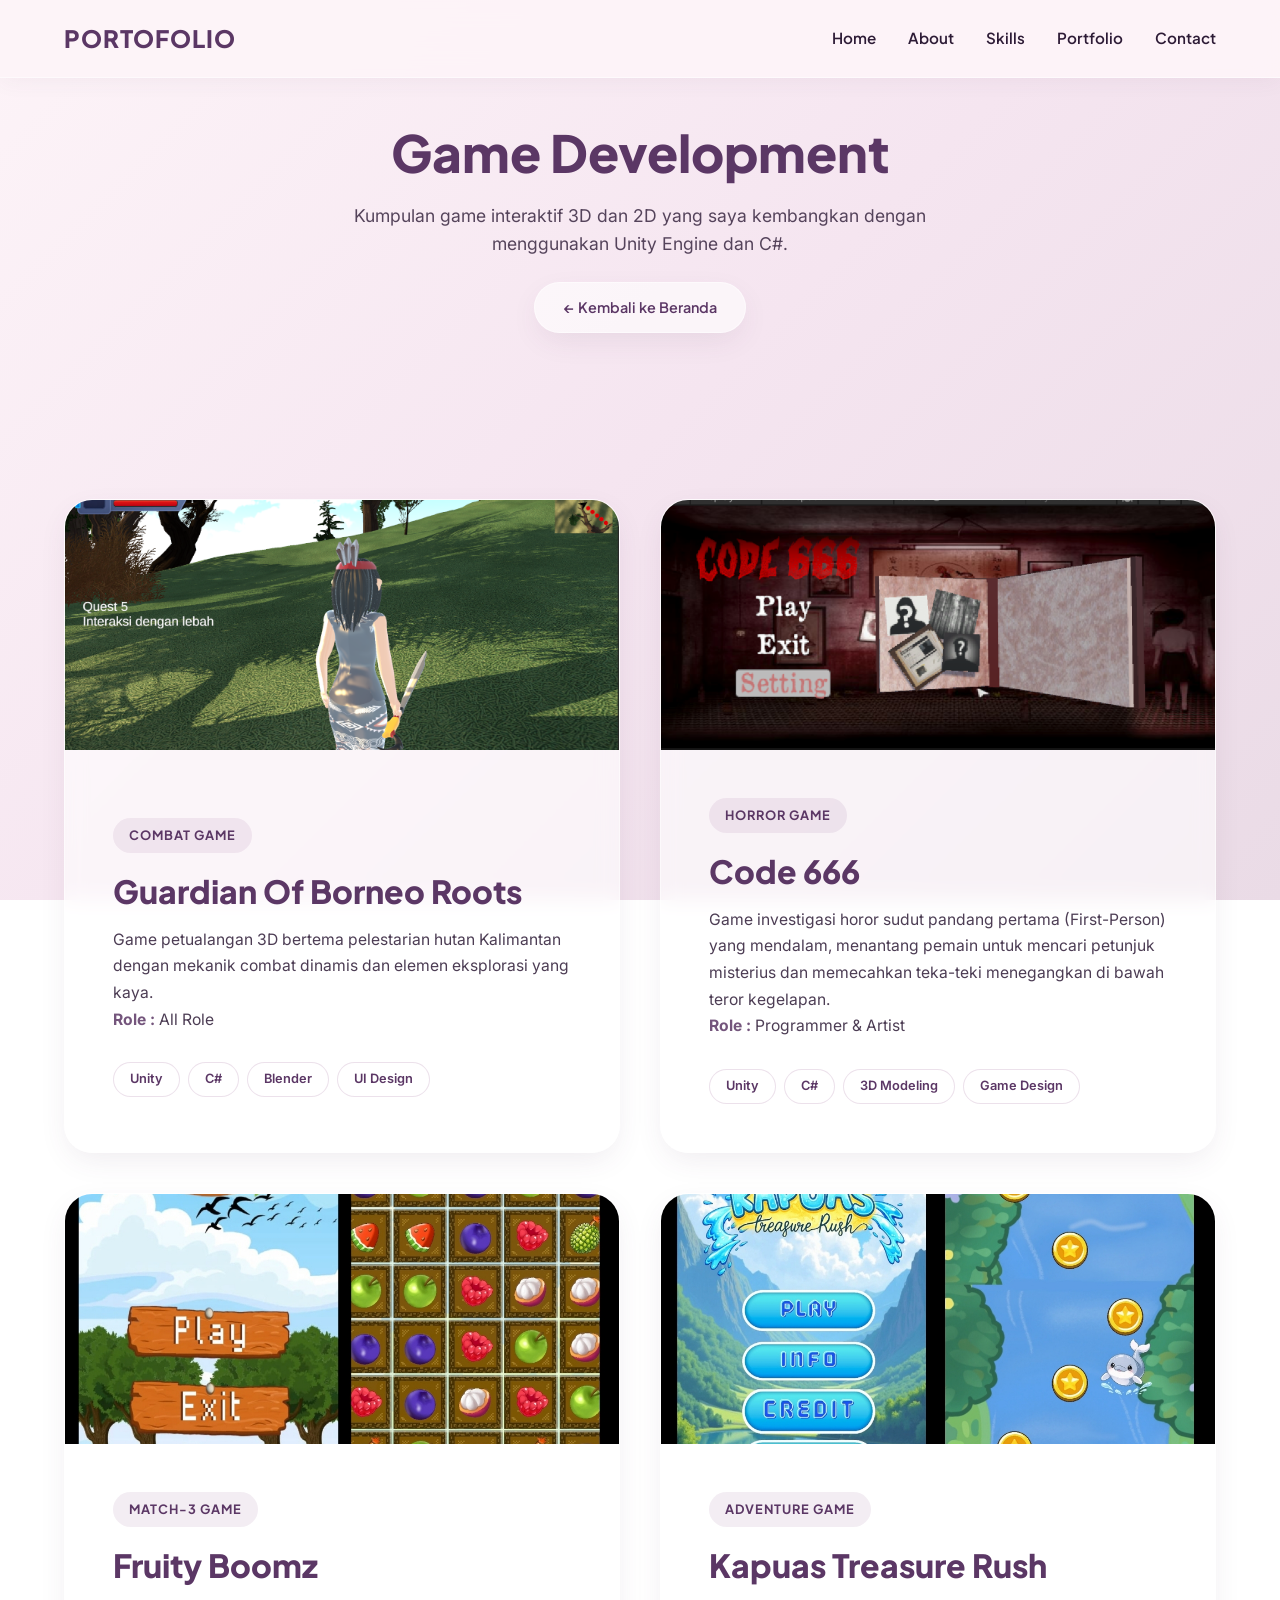
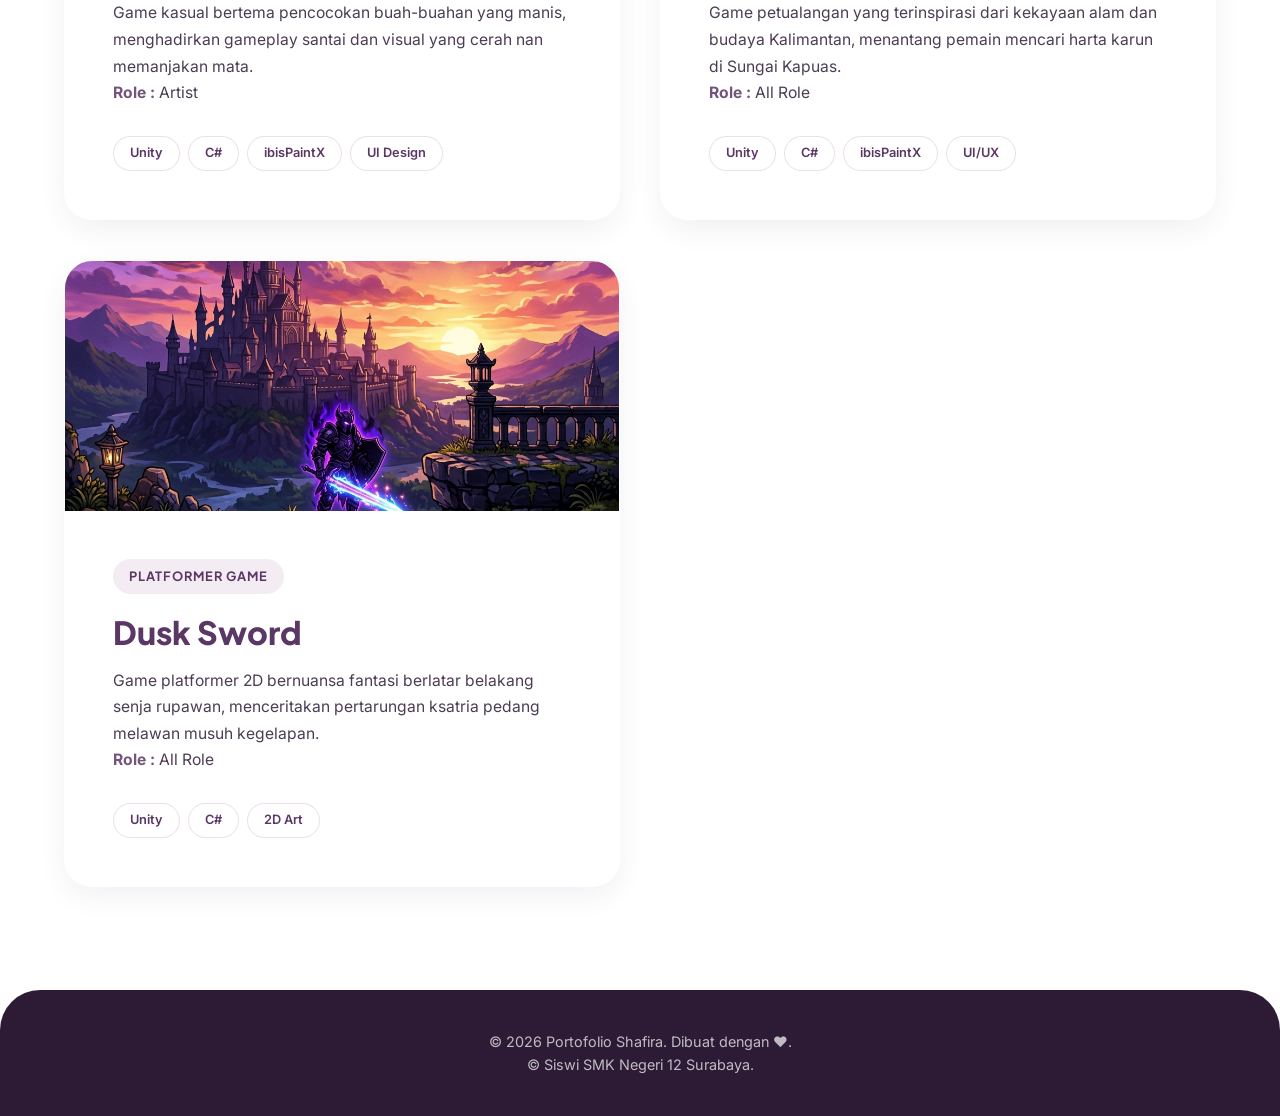
==== games.html @ 8bc99073 "Separate projects into dedicated games.html and websites.html pages, add category selector on main p" ====
<!DOCTYPE html>
<html lang="id">
<head>
  <meta charset="UTF-8" />
  <meta name="viewport" content="width=device-width, initial-scale=1.0"/>
  <title>Game Projects | Shafira Ardaneza Azahrah</title>
  
  <!-- Google Fonts -->
  <link rel="preconnect" href="https://fonts.googleapis.com">
  <link rel="preconnect" href="https://fonts.gstatic.com" crossorigin>
  <link href="https://fonts.googleapis.com/css2?family=Inter:wght@300;400;500;600;700&family=Plus+Jakarta+Sans:wght@400;500;600;700;800&display=swap" rel="stylesheet">
  
  <link rel="stylesheet" href="style.css" />
</head>
<body>

  <!-- NAVBAR -->
  <header class="navbar">
    <div class="nav-container">
      <h1 class="logo" onclick="window.location.href='index.html'">PORTOFOLIO</h1>
      
      <!-- Hamburger Menu Button -->
      <button class="menu-toggle" id="menuToggle" aria-label="Buka Menu">
        <span class="bar"></span>
        <span class="bar"></span>
        <span class="bar"></span>
      </button>

      <nav class="nav-menu" id="navMenu">
        <a href="index.html" class="nav-link">Home</a>
        <a href="index.html#about" class="nav-link">About</a>
        <a href="index.html#skills" class="nav-link">Skills</a>
        <a href="index.html#portfolio" class="nav-link">Portfolio</a>
        <a href="index.html#contact" class="nav-link">Contact</a>
      </nav>
    </div>
  </header>

  <!-- MAIN CONTAINER -->
  <main class="main-content">
    
    <!-- HEADER SECTION -->
    <section class="portfolio-header">
      <h2>Game Development</h2>
      <p>Kumpulan game interaktif 3D dan 2D yang saya kembangkan dengan menggunakan Unity Engine dan C#.</p>
      <a href="index.html#portfolio" class="btn-back">&larr; Kembali ke Beranda</a>
    </section>

    <!-- PORTFOLIO GRID -->
    <section class="section">
      <div class="project-grid-page">

        <!-- Project 1: Guardian of Borneo Roots -->
        <div class="project-card">
          <div class="project-image">
            <img src="GuardiabOfBorneoRoots2.png" alt="Guardian Of Borneo Roots">
          </div>
          <div class="project-info">
            <span class="project-tag">Combat Game</span>
            <h4>Guardian Of Borneo Roots</h4>
            <p>
              Game petualangan 3D bertema pelestarian hutan Kalimantan dengan mekanik combat dinamis dan elemen eksplorasi yang kaya.<br>
              <strong>Role :</strong> All Role
            </p>
            <div class="project-skills">
              <span>Unity</span>
              <span>C#</span>
              <span>Blender</span>
              <span>UI Design</span>
            </div>
          </div>
        </div>

        <!-- Project 2: Code 666 -->
        <div class="project-card">
          <div class="project-image">
            <img src="Code666.png" alt="Code 666">
          </div>
          <div class="project-info">
            <span class="project-tag">Horror Game</span>
            <h4>Code 666</h4>
            <p>
              Game investigasi horor sudut pandang pertama (First-Person) yang mendalam, menantang pemain untuk mencari petunjuk misterius dan memecahkan teka-teki menegangkan di bawah teror kegelapan.<br>
              <strong>Role :</strong> Programmer & Artist
            </p>
            <div class="project-skills">
              <span>Unity</span>
              <span>C#</span>
              <span>3D Modeling</span>
              <span>Game Design</span>
            </div>
          </div>
        </div>

        <!-- Project 3: Fruity Boomz -->
        <div class="project-card">
          <div class="project-image">
            <img src="FruityBoomz.jpg" alt="Fruity Boomz">
          </div>
          <div class="project-info">
            <span class="project-tag">Match-3 Game</span>
            <h4>Fruity Boomz</h4>
            <p>
              Game kasual bertema pencocokan buah-buahan yang manis, menghadirkan gameplay santai dan visual yang cerah nan memanjakan mata.<br>
              <strong>Role :</strong> Artist
            </p>
            <div class="project-skills">
              <span>Unity</span>
              <span>C#</span>
              <span>ibisPaintX</span>
              <span>UI Design</span>
            </div>
          </div>
        </div>

        <!-- Project 4: Kapuas Treasure Rush -->
        <div class="project-card">
          <div class="project-image">
            <img src="KapuasTreasureRush.jpg" alt="Kapuas Treasure Rush">
          </div>
          <div class="project-info">
            <span class="project-tag">Adventure Game</span>
            <h4>Kapuas Treasure Rush</h4>
            <p>
              Game petualangan yang terinspirasi dari kekayaan alam dan budaya Kalimantan, menantang pemain mencari harta karun di Sungai Kapuas.<br>
              <strong>Role :</strong> All Role
            </p>
            <div class="project-skills">
              <span>Unity</span>
              <span>C#</span>
              <span>ibisPaintX</span>
              <span>UI/UX</span>
            </div>
          </div>
        </div>

        <!-- Project 5: Dusk Sword -->
        <div class="project-card">
          <div class="project-image">
            <img src="Dusk Sword.png" alt="Dusk Sword">
          </div>
          <div class="project-info">
            <span class="project-tag">Platformer Game</span>
            <h4>Dusk Sword</h4>
            <p>
              Game platformer 2D bernuansa fantasi berlatar belakang senja rupawan, menceritakan pertarungan ksatria pedang melawan musuh kegelapan.<br>
              <strong>Role :</strong> All Role
            </p>
            <div class="project-skills">
              <span>Unity</span>
              <span>C#</span>
              <span>2D Art</span>
            </div>
          </div>
        </div>

      </div>
    </section>

  </main>

  <!-- FOOTER -->
  <footer>
    <div class="footer-content">
      <p>&copy; 2026 Portofolio Shafira. Dibuat dengan &hearts;.</p>
      <p>&copy; Siswi SMK Negeri 12 Surabaya.</p>
    </div>
  </footer>

  <script src="script.js"></script>
</body>
</html>
---- style.css ----
/* ================== BRAND COLOR SYSTEM ================== */
:root {
  --pink-cream: #FDF4F8; /* Soft base background */
  --pink-light: #F7D6E6; /* Pastel pink highlights */
  --pink-soft:  #E8BFD5; /* Accent pink */
  --mauve:      #BA88AE; /* Medium rose/mauve */
  --purple-mid: #9E6899; /* Mid purple */
  --purple-dark:#5B3765; /* Brand primary */
  --purple-deep:#2D1B36; /* High contrast body text / background accents */
  --white:      #ffffff;
  
  /* Glassmorphism Styles */
  --glass-bg: rgba(255, 255, 255, 0.6);
  --glass-border: rgba(255, 255, 255, 0.5);
  --glass-shadow: 0 10px 30px -5px rgba(91, 55, 101, 0.1);
  --card-hover-shadow: 0 20px 40px -10px rgba(91, 55, 101, 0.2);
  
  /* Fonts */
  --font-title: 'Plus Jakarta Sans', sans-serif;
  --font-body: 'Inter', sans-serif;
}

/* ================== GLOBAL STYLES ================== */
* {
  margin: 0;
  padding: 0;
  box-sizing: border-box;
}

html {
  scroll-behavior: smooth;
  font-size: 16px;
}

body {
  background: linear-gradient(
    135deg,
    #FDF4F8 0%,
    #F5E5F0 50%,
    #EADBE6 100%
  );
  background-attachment: fixed;
  color: var(--purple-deep);
  font-family: var(--font-body);
  line-height: 1.6;
  overflow-x: hidden;
  -webkit-font-smoothing: antialiased;
}

/* Custom Scrollbar */
::-webkit-scrollbar {
  width: 10px;
}
::-webkit-scrollbar-track {
  background: var(--pink-cream);
}
::-webkit-scrollbar-thumb {
  background: var(--mauve);
  border-radius: 5px;
}
::-webkit-scrollbar-thumb:hover {
  background: var(--purple-mid);
}

/* Selection highlight */
::selection {
  background-color: var(--pink-soft);
  color: var(--purple-deep);
}

/* Base Layout Container */
.main-content {
  max-width: 1200px;
  margin: 0 auto;
  padding: 0 1.5rem;
}

/* Section Common Styling */
.section {
  padding: clamp(4rem, 8vw, 8rem) 0;
}

.section-header {
  margin-bottom: 2.5rem;
}

.section-header h3 {
  font-family: var(--font-title);
  font-size: clamp(1.8rem, 4vw, 2.5rem);
  font-weight: 800;
  color: var(--purple-dark);
  letter-spacing: -0.5px;
}

.header-line {
  width: 60px;
  height: 4px;
  background: linear-gradient(90deg, var(--mauve), var(--purple-mid));
  border-radius: 2px;
  margin-top: 0.5rem;
}

/* Buttons */
.btn-primary {
  background: linear-gradient(
    135deg,
    var(--purple-mid),
    var(--purple-dark)
  );
  color: var(--white);
  border: none;
  padding: 0.9rem 2rem;
  border-radius: 50px;
  font-family: var(--font-title);
  font-weight: 600;
  font-size: 0.95rem;
  cursor: pointer;
  box-shadow: 0 6px 20px rgba(91, 55, 101, 0.25);
  transition: all 0.35s cubic-bezier(0.165, 0.84, 0.44, 1);
  display: inline-block;
  text-decoration: none;
}

.btn-primary:hover {
  transform: translateY(-3px);
  box-shadow: 0 12px 25px rgba(91, 55, 101, 0.35);
  background: linear-gradient(
    135deg,
    var(--mauve),
    var(--purple-mid)
  );
}

.btn-primary:active {
  transform: translateY(-1px);
}

/* ================== NAVBAR ================== */
.navbar {
  position: fixed;
  top: 0;
  left: 0;
  width: 100%;
  z-index: 1000;
  background: rgba(253, 244, 248, 0.95);
  backdrop-filter: blur(15px);
  -webkit-backdrop-filter: blur(15px);
  border-bottom: 1px solid var(--glass-border);
  box-shadow: 0 4px 20px rgba(91, 55, 101, 0.05);
  transition: all 0.3s ease;
}

.nav-container {
  max-width: 1200px;
  margin: 0 auto;
  padding: 1.2rem 1.5rem;
  display: flex;
  justify-content: space-between;
  align-items: center;
}

.logo {
  font-family: var(--font-title);
  font-weight: 800;
  font-size: 1.5rem;
  color: var(--purple-dark);
  letter-spacing: 1px;
  cursor: pointer;
  transition: opacity 0.3s;
}

.logo:hover {
  opacity: 0.85;
}

/* Desktop Menu */
.nav-menu {
  display: flex;
  gap: 2rem;
}

.nav-link {
  color: var(--purple-deep);
  text-decoration: none;
  font-family: var(--font-title);
  font-weight: 600;
  font-size: 0.95rem;
  position: relative;
  padding: 0.3rem 0;
  transition: color 0.3s;
}

.nav-link:hover {
  color: var(--purple-dark);
}

.nav-link::after {
  content: '';
  position: absolute;
  bottom: 0;
  left: 0;
  width: 100%;
  height: 2px;
  background-color: var(--purple-mid);
  transform: scaleX(0);
  transform-origin: right;
  transition: transform 0.3s ease-out;
}

.nav-link:hover::after {
  transform: scaleX(1);
  transform-origin: left;
}

/* Hamburger Icon */
.menu-toggle {
  display: none;
  flex-direction: column;
  justify-content: space-between;
  width: 26px;
  height: 18px;
  background: transparent;
  border: none;
  cursor: pointer;
  z-index: 1001;
}

.menu-toggle .bar {
  width: 100%;
  height: 3px;
  background-color: var(--purple-dark);
  border-radius: 4px;
  transition: all 0.3s cubic-bezier(0.645, 0.045, 0.355, 1);
}

/* ================== HERO ================== */
.hero {
  min-height: 90vh;
  display: grid;
  grid-template-columns: 1.2fr 1fr;
  align-items: center;
  gap: 4rem;
  padding: 8rem 0 4rem 0;
}

.hero-greeting {
  font-family: var(--font-title);
  font-weight: 600;
  color: var(--purple-mid);
  font-size: 1.1rem;
  text-transform: uppercase;
  letter-spacing: 2px;
  display: block;
  margin-bottom: 0.5rem;
}

.hero-text h2 {
  font-family: var(--font-title);
  font-weight: 800;
  font-size: clamp(2.5rem, 5vw, 4rem);
  color: var(--purple-dark);
  line-height: 1.1;
  margin-bottom: 1rem;
}

.hero-subtitle {
  font-family: var(--font-title);
  font-size: clamp(1.1rem, 2vw, 1.4rem);
  font-weight: 600;
  color: var(--mauve);
  margin-bottom: 1.5rem;
}

.hero-desc {
  font-size: clamp(0.95rem, 1.5vw, 1.1rem);
  color: var(--purple-deep);
  opacity: 0.85;
  margin-bottom: 2rem;
  max-width: 550px;
}

/* Profile Photo Container */
.hero-img-container {
  position: relative;
  display: flex;
  justify-content: center;
  align-items: center;
}

.hero-img-glow {
  position: absolute;
  width: 320px;
  height: 320px;
  background: radial-gradient(circle, rgba(232, 191, 213, 0.6) 0%, rgba(158, 104, 153, 0.2) 70%);
  border-radius: 50%;
  filter: blur(20px);
  z-index: 1;
  animation: pulseGlow 6s infinite alternate ease-in-out;
}

.hero-img {
  position: relative;
  z-index: 2;
  width: clamp(230px, 30vw, 300px);
  height: clamp(230px, 30vw, 300px);
  border-radius: 50%;
  overflow: hidden;
  border: 6px solid var(--white);
  box-shadow: 0 20px 45px rgba(91, 55, 101, 0.2);
  animation: floatProfile 6s infinite ease-in-out;
}

.hero-img img {
  width: 100%;
  height: 100%;
  object-fit: cover;
  transition: transform 0.5s ease;
}

.hero-img:hover img {
  transform: scale(1.08);
}

/* Animations */
@keyframes floatProfile {
  0% { transform: translateY(0px); }
  50% { transform: translateY(-12px); }
  100% { transform: translateY(0px); }
}

@keyframes pulseGlow {
  0% { transform: scale(0.95); opacity: 0.7; }
  100% { transform: scale(1.1); opacity: 1; }
}

/* ================== ABOUT ================== */
.section-about {
  background: var(--glass-bg);
  border: 1px solid var(--glass-border);
  border-radius: 30px;
  padding: 3.5rem clamp(1.5rem, 5vw, 3.5rem);
  box-shadow: var(--glass-shadow);
  backdrop-filter: blur(10px);
  -webkit-backdrop-filter: blur(10px);
}

.about-text {
  font-size: clamp(1rem, 1.8vw, 1.15rem);
  line-height: 1.8;
  color: var(--purple-deep);
  opacity: 0.9;
}

/* ================== SKILLS ================== */
.section-skills {
  margin: 2rem 0;
}

.skill-box {
  display: flex;
  gap: 0.9rem;
  flex-wrap: wrap;
}

.skill {
  background: var(--glass-bg);
  border: 1px solid var(--glass-border);
  color: var(--purple-dark);
  padding: 0.9rem 1.8rem;
  border-radius: 50px;
  font-family: var(--font-title);
  font-weight: 600;
  font-size: 0.95rem;
  display: flex;
  align-items: center;
  gap: 0.5rem;
  box-shadow: var(--glass-shadow);
  transition: all 0.3s cubic-bezier(0.165, 0.84, 0.44, 1);
  cursor: default;
}

.skill:hover {
  transform: translateY(-4px);
  background: var(--white);
  border-color: var(--pink-soft);
  box-shadow: 0 10px 25px rgba(91, 55, 101, 0.15);
  color: var(--purple-deep);
}

.skill-icon {
  font-size: 1.1rem;
}

/* ================== PORTFOLIO ================== */
.project-showcase {
  display: flex;
  flex-direction: column;
  gap: 2.5rem;
}

.project-card {
  display: grid;
  grid-template-columns: 1.2fr 1fr;
  background: var(--glass-bg);
  border: 1px solid var(--glass-border);
  border-radius: 28px;
  overflow: hidden;
  box-shadow: var(--glass-shadow);
  backdrop-filter: blur(10px);
  -webkit-backdrop-filter: blur(10px);
  transition: all 0.4s cubic-bezier(0.165, 0.84, 0.44, 1);
}

.project-card:hover {
  transform: translateY(-8px);
  box-shadow: var(--card-hover-shadow);
  border-color: rgba(255, 255, 255, 0.7);
}

.project-image {
  height: 380px;
  overflow: hidden;
  position: relative;
}

.project-image img {
  width: 100%;
  height: 100%;
  object-fit: cover;
  display: block;
  transition: transform 0.7s cubic-bezier(0.165, 0.84, 0.44, 1);
}

.project-card:hover .project-image img {
  transform: scale(1.05);
}

.project-info {
  padding: clamp(2rem, 4vw, 3rem);
  display: flex;
  flex-direction: column;
  justify-content: center;
}

.project-tag {
  width: max-content;
  padding: 0.45rem 1rem;
  background: rgba(158, 104, 153, 0.12);
  color: var(--purple-dark);
  border-radius: 50px;
  font-family: var(--font-title);
  font-size: 0.8rem;
  font-weight: 700;
  text-transform: uppercase;
  letter-spacing: 1px;
  margin-bottom: 1.2rem;
}

.project-info h4 {
  font-family: var(--font-title);
  font-size: clamp(1.5rem, 3vw, 2rem);
  color: var(--purple-dark);
  font-weight: 800;
  margin-bottom: 1rem;
  line-height: 1.2;
}

.project-info p {
  color: var(--purple-deep);
  opacity: 0.85;
  line-height: 1.7;
  font-size: 0.98rem;
  margin-bottom: 1.8rem;
}

.project-info p strong {
  color: var(--purple-dark);
}

.project-skills {
  display: flex;
  flex-wrap: wrap;
  gap: 0.5rem;
}

.project-skills span {
  background: rgba(255, 255, 255, 0.8);
  border: 1px solid rgba(158, 104, 153, 0.2);
  color: var(--purple-dark);
  padding: 0.4rem 1rem;
  border-radius: 50px;
  font-size: 0.8rem;
  font-weight: 600;
}

/* ================== CONTACT ================== */
.section-contact {
  margin-bottom: 4rem;
}

.contact-box {
  background: linear-gradient(
    135deg,
    rgba(158, 104, 153, 0.15) 0%,
    rgba(91, 55, 101, 0.15) 100%
  );
  border: 1px solid var(--glass-border);
  backdrop-filter: blur(10px);
  -webkit-backdrop-filter: blur(10px);
  border-radius: 35px;
  padding: clamp(2rem, 5vw, 4rem);
  box-shadow: var(--glass-shadow);
}

.contact-header {
  text-align: center;
  margin-bottom: 3rem;
  display: flex;
  flex-direction: column;
  align-items: center;
}

.contact-header h3 {
  font-family: var(--font-title);
  font-size: clamp(1.8rem, 4vw, 2.5rem);
  color: var(--purple-dark);
  font-weight: 800;
  margin-bottom: 0.5rem;
}

.contact-header p {
  font-size: 1.05rem;
  opacity: 0.85;
  max-width: 600px;
}

.contact-grid {
  display: grid;
  grid-template-columns: 1fr 1fr;
  gap: 2rem;
}

/* Contact Option Cards */
.contact-item {
  background: var(--glass-bg);
  border: 1px solid var(--glass-border);
  border-radius: 24px;
  padding: 2.2rem;
  display: flex;
  gap: 1.5rem;
  align-items: flex-start;
  text-decoration: none;
  color: inherit;
  transition: all 0.4s cubic-bezier(0.165, 0.84, 0.44, 1);
  box-shadow: 0 4px 15px rgba(91, 55, 101, 0.04);
}

.contact-icon {
  background: rgba(158, 104, 153, 0.1);
  color: var(--purple-dark);
  padding: 1rem;
  border-radius: 18px;
  display: flex;
  justify-content: center;
  align-items: center;
  transition: all 0.3s ease;
}

.contact-info-text {
  min-width: 0;
  flex: 1;
}

.contact-info-text h4 {
  font-family: var(--font-title);
  font-size: 1.25rem;
  font-weight: 700;
  color: var(--purple-dark);
  margin-bottom: 0.3rem;
}

.contact-info-text p {
  font-size: 0.95rem;
  opacity: 0.8;
  margin-bottom: 0.8rem;
  overflow-wrap: break-word;
  word-break: break-all;
}

.contact-btn {
  font-family: var(--font-title);
  font-size: 0.85rem;
  font-weight: 700;
  color: var(--purple-mid);
  transition: transform 0.3s ease, color 0.3s ease;
  display: inline-block;
}

/* WhatsApp Specific Styling */
.contact-item.card-wa:hover {
  border-color: rgba(37, 211, 102, 0.5);
  background: rgba(255, 255, 255, 0.9);
  transform: translateY(-5px);
  box-shadow: 0 15px 30px rgba(37, 211, 102, 0.15);
}

.contact-item.card-wa:hover .contact-icon {
  background: rgba(37, 211, 102, 0.12);
  color: #20BA5A;
}

.contact-item.card-wa:hover .contact-btn {
  color: #20BA5A;
  transform: translateX(5px);
}

/* Mail Specific Styling */
.contact-item.card-mail:hover {
  border-color: rgba(158, 104, 153, 0.5);
  background: rgba(255, 255, 255, 0.9);
  transform: translateY(-5px);
  box-shadow: 0 15px 30px rgba(158, 104, 153, 0.15);
}

.contact-item.card-mail:hover .contact-icon {
  background: rgba(158, 104, 153, 0.2);
  color: var(--purple-dark);
}

.contact-item.card-mail:hover .contact-btn {
  color: var(--purple-dark);
  transform: translateX(5px);
}

/* ================== FOOTER ================== */
footer {
  background: var(--purple-deep);
  color: var(--white);
  padding: 2.5rem 0;
  text-align: center;
  border-top-left-radius: 40px;
  border-top-right-radius: 40px;
}

.footer-content p {
  font-size: 0.9rem;
  opacity: 0.7;
}

/* ================== RESPONSIVE MEDIA QUERIES ================== */

@media (max-width: 992px) {
  .hero {
    grid-template-columns: 1fr;
    text-align: center;
    gap: 2rem;
    padding-top: 5.5rem;
    padding-bottom: 2rem;
    min-height: auto;
  }
  
  .hero-text {
    order: 2;
    display: flex;
    flex-direction: column;
    align-items: center;
  }
  
  .hero-desc {
    margin-left: auto;
    margin-right: auto;
    margin-bottom: 1.5rem;
  }
  
  .hero-img-container {
    order: 1;
  }
  
  .project-card {
    grid-template-columns: 1fr;
  }
  
  .project-image {
    height: 300px;
  }
}

@media (max-width: 768px) {
  .section {
    padding: clamp(2.5rem, 5vw, 4rem) 0;
  }

  .section-about {
    padding: 2.2rem 1.25rem;
  }

  /* Hamburger Menu Toggle Display */
  .menu-toggle {
    display: flex;
  }

  /* Responsive Mobile Menu Layout */
  .nav-menu {
    position: fixed;
    top: 0;
    right: -100%;
    width: 280px;
    height: 100vh;
    background: rgba(253, 244, 248, 0.98);
    backdrop-filter: blur(20px);
    -webkit-backdrop-filter: blur(20px);
    border-left: 1px solid var(--glass-border);
    flex-direction: column;
    justify-content: center;
    align-items: center;
    gap: 2.5rem;
    z-index: 999;
    box-shadow: -10px 0 30px rgba(91, 55, 101, 0.08);
    transition: right 0.4s cubic-bezier(0.165, 0.84, 0.44, 1);
  }

  .nav-menu.active {
    right: 0;
  }

  .nav-link {
    font-size: 1.2rem;
  }

  /* Hamburger Bars active animations to form X */
  .menu-toggle.active .bar:nth-child(1) {
    transform: translateY(7.5px) rotate(45deg);
  }
  
  .menu-toggle.active .bar:nth-child(2) {
    opacity: 0;
  }
  
  .menu-toggle.active .bar:nth-child(3) {
    transform: translateY(-7.5px) rotate(-45deg);
  }

  .contact-box {
    padding: 1.8rem 1.2rem;
  }

  .contact-grid {
    grid-template-columns: 1fr;
    gap: 1rem;
  }
  
  .contact-item {
    padding: 1.2rem;
    gap: 1rem;
    width: 100%;
    box-sizing: border-box;
  }
}

@media (max-width: 480px) {
  .hero-img {
    width: 160px;
    height: 160px;
  }
  
  .hero-img-glow {
    width: 180px;
    height: 180px;
  }
  
  .section-about {
    padding: 1.8rem 1rem;
  }

  .skill {
    padding: 0.7rem 1.2rem;
    font-size: 0.85rem;
  }
  
  .project-image {
    height: 200px;
  }
  
  .project-info {
    padding: 1.5rem;
  }

  .contact-box {
    padding: 1.2rem 0.8rem;
  }

  .contact-item {
    padding: 1rem;
    gap: 0.8rem;
  }
}

/* ================== CATEGORY SELECTOR ================== */
.category-showcase {
  display: grid;
  grid-template-columns: 1fr 1fr;
  gap: 2.5rem;
  margin-top: 1rem;
}

.category-card {
  background: var(--glass-bg);
  border: 1px solid var(--glass-border);
  border-radius: 30px;
  padding: 3rem 2rem;
  text-align: center;
  text-decoration: none;
  color: inherit;
  box-shadow: var(--glass-shadow);
  backdrop-filter: blur(10px);
  -webkit-backdrop-filter: blur(10px);
  transition: all 0.4s cubic-bezier(0.165, 0.84, 0.44, 1);
  display: flex;
  flex-direction: column;
  align-items: center;
  justify-content: center;
}

.category-card:hover {
  transform: translateY(-10px);
  box-shadow: var(--card-hover-shadow);
  border-color: var(--pink-soft);
  background: var(--white);
}

.category-icon {
  font-size: 3.5rem;
  margin-bottom: 1.5rem;
  transition: transform 0.4s ease;
}

.category-card:hover .category-icon {
  transform: scale(1.15) rotate(5deg);
}

.category-card h4 {
  font-family: var(--font-title);
  font-size: 1.6rem;
  font-weight: 800;
  color: var(--purple-dark);
  margin-bottom: 0.8rem;
}

.category-card p {
  font-size: 0.98rem;
  opacity: 0.85;
  color: var(--purple-deep);
  margin-bottom: 2rem;
  max-width: 320px;
  line-height: 1.6;
}

.category-btn {
  font-family: var(--font-title);
  font-size: 0.95rem;
  font-weight: 700;
  color: var(--purple-mid);
  display: flex;
  align-items: center;
  gap: 0.5rem;
  transition: transform 0.3s ease;
}

.category-card:hover .category-btn {
  transform: translateX(5px);
  color: var(--purple-dark);
}

/* ================== PROJECT GRID FOR SUB-PAGES ================== */
.project-grid-page {
  display: grid;
  grid-template-columns: repeat(2, 1fr);
  gap: 2.5rem;
  margin-top: 1rem;
}

.project-grid-page .project-card {
  grid-template-columns: 1fr;
}

.project-grid-page .project-image {
  height: 250px;
}

/* Sub-page Specific Header Styling */
.portfolio-header {
  padding-top: 7rem;
  text-align: center;
  margin-bottom: 3rem;
}

.portfolio-header h2 {
  font-family: var(--font-title);
  font-size: clamp(2.2rem, 5vw, 3.2rem);
  font-weight: 800;
  color: var(--purple-dark);
  margin-bottom: 0.5rem;
}

.portfolio-header p {
  font-size: 1.1rem;
  opacity: 0.8;
  max-width: 600px;
  margin: 0 auto;
}

.btn-back {
  background: var(--glass-bg);
  border: 1px solid var(--glass-border);
  color: var(--purple-dark);
  padding: 0.8rem 1.8rem;
  border-radius: 50px;
  font-family: var(--font-title);
  font-weight: 600;
  font-size: 0.9rem;
  cursor: pointer;
  box-shadow: var(--glass-shadow);
  transition: all 0.3s ease;
  display: inline-flex;
  align-items: center;
  gap: 0.5rem;
  text-decoration: none;
  margin-top: 1.5rem;
}

.btn-back:hover {
  transform: translateY(-2px);
  background: var(--white);
  border-color: var(--pink-soft);
  box-shadow: 0 8px 20px rgba(91, 55, 101, 0.12);
}

@media (max-width: 992px) {
  .project-grid-page {
    grid-template-columns: 1fr;
  }
}

@media (max-width: 768px) {
  .category-showcase {
    grid-template-columns: 1fr;
    gap: 1.5rem;
  }
  
  .category-card {
    padding: 2.5rem 1.5rem;
  }
}
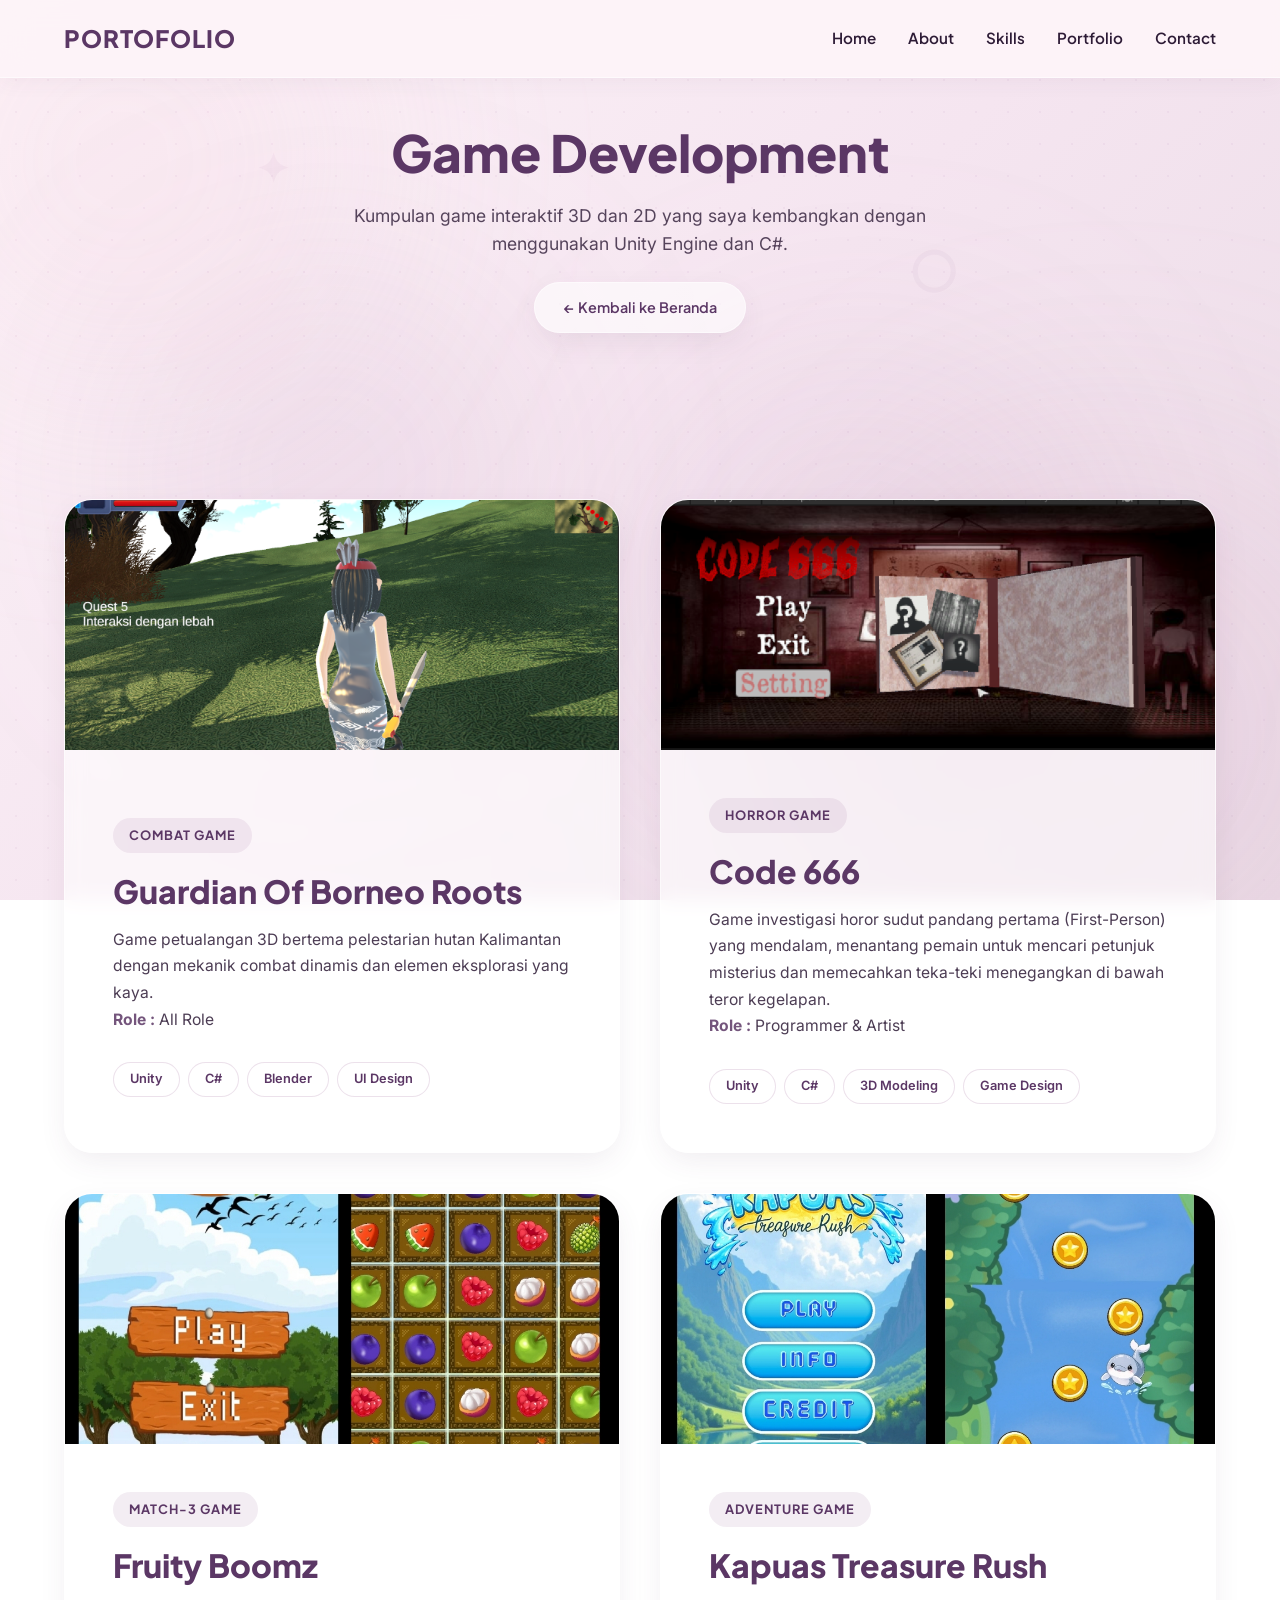
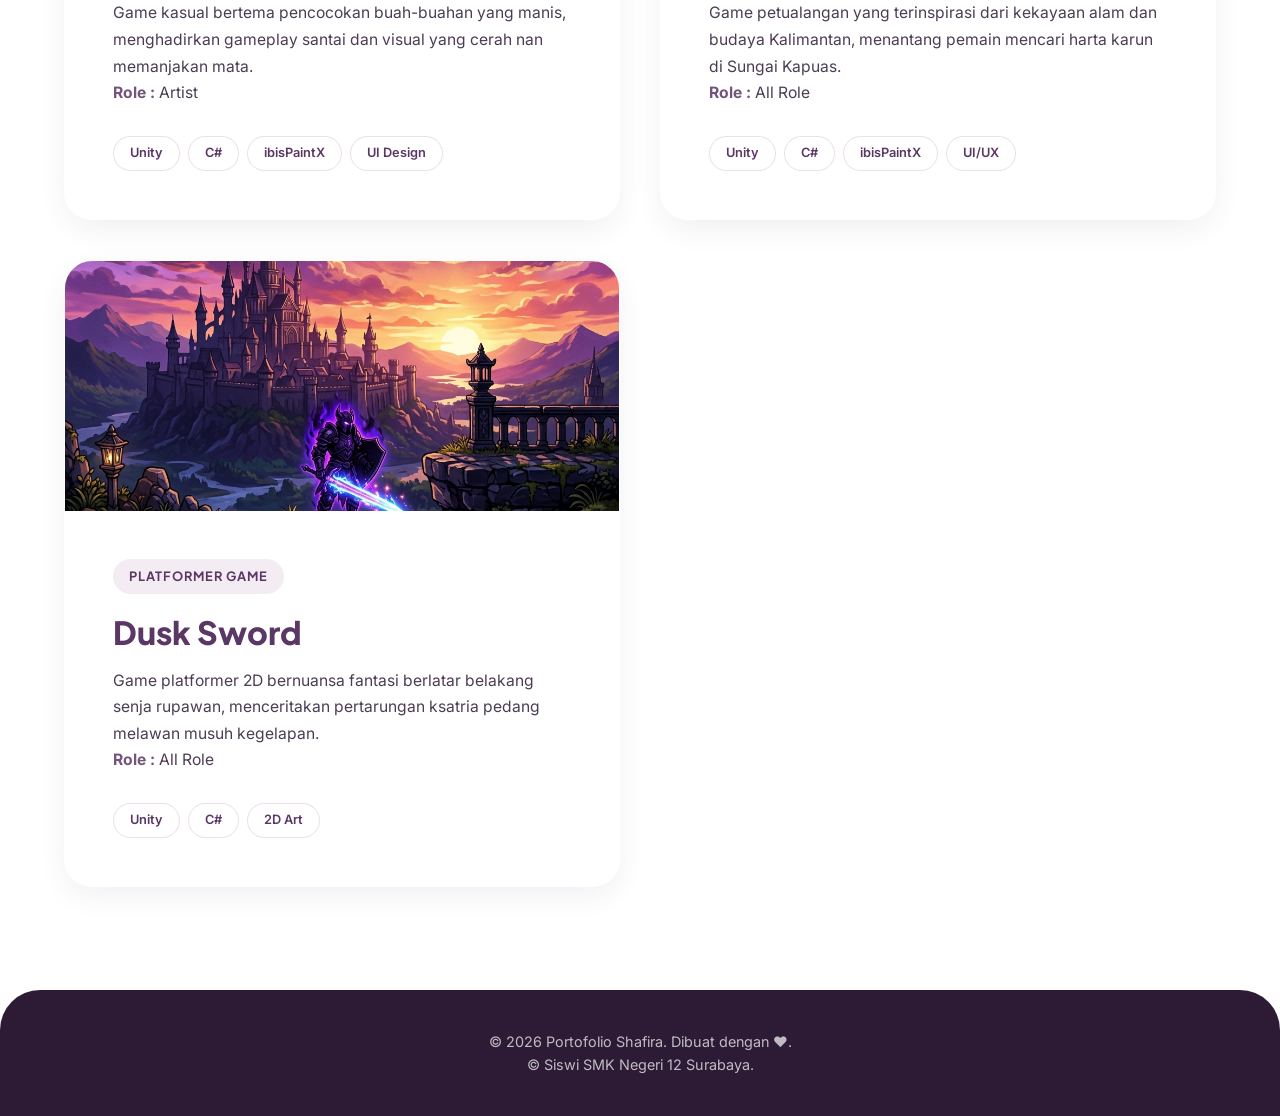
==== commit fc041a20: "Add elegant floating background blobs and faint grid pattern to all pages" ====
--- a/games.html
+++ b/games.html
@@ -13,6 +13,19 @@
   <link rel="stylesheet" href="style.css" />
 </head>
 <body>
+
+  <!-- BACKGROUND DECORATIONS -->
+  <div class="bg-decorations">
+    <div class="bg-grid"></div>
+    <div class="blob blob-1"></div>
+    <div class="blob blob-2"></div>
+    <div class="blob blob-3"></div>
+    <div class="blob blob-4"></div>
+    <div class="shape shape-1">✦</div>
+    <div class="shape shape-2">○</div>
+    <div class="shape shape-3">✦</div>
+    <div class="shape shape-4">⬡</div>
+  </div>
 
   <!-- NAVBAR -->
   <header class="navbar">
--- a/style.css
+++ b/style.css
@@ -950,4 +950,148 @@
   .category-card {
     padding: 2.5rem 1.5rem;
   }
+}
+
+/* ================== BACKGROUND DECORATIONS ================== */
+.bg-decorations {
+  position: fixed;
+  top: 0;
+  left: 0;
+  width: 100%;
+  height: 100%;
+  z-index: -10;
+  overflow: hidden;
+  pointer-events: none;
+}
+
+/* Faint Dot Grid Pattern */
+.bg-grid {
+  position: absolute;
+  top: 0;
+  left: 0;
+  width: 100%;
+  height: 100%;
+  background-image: radial-gradient(rgba(158, 104, 153, 0.08) 1.5px, transparent 1.5px);
+  background-size: 32px 32px;
+  opacity: 0.8;
+}
+
+/* Floating Light Blobs */
+.blob {
+  position: absolute;
+  border-radius: 50%;
+  filter: blur(100px);
+  -webkit-filter: blur(100px);
+  opacity: 0.35;
+  mix-blend-mode: multiply;
+  animation: floatBlob 20s infinite alternate ease-in-out;
+}
+
+.blob-1 {
+  width: 500px;
+  height: 500px;
+  background: rgba(243, 204, 222, 0.5); /* Pink cream */
+  top: -10%;
+  left: -10%;
+  animation-duration: 25s;
+}
+
+.blob-2 {
+  width: 600px;
+  height: 600px;
+  background: rgba(214, 168, 196, 0.4); /* Pink soft */
+  bottom: -15%;
+  right: -10%;
+  animation-duration: 30s;
+  animation-delay: -5s;
+}
+
+.blob-3 {
+  width: 450px;
+  height: 450px;
+  background: rgba(186, 136, 174, 0.3); /* Mauve */
+  top: 40%;
+  right: 15%;
+  animation-duration: 22s;
+  animation-delay: -10s;
+}
+
+.blob-4 {
+  width: 400px;
+  height: 400px;
+  background: rgba(158, 104, 153, 0.25); /* Purple mid */
+  bottom: 25%;
+  left: 10%;
+  animation-duration: 28s;
+  animation-delay: -15s;
+}
+
+/* Floating Abstract Shapes */
+.shape {
+  position: absolute;
+  color: var(--purple-mid);
+  opacity: 0.06;
+  font-family: var(--font-title);
+  font-size: 2.5rem;
+  font-weight: 700;
+  user-select: none;
+  animation: floatShape 15s infinite linear;
+}
+
+.shape-1 {
+  top: 15%;
+  left: 20%;
+  animation-duration: 18s;
+  animation-delay: -2s;
+}
+
+.shape-2 {
+  top: 25%;
+  right: 25%;
+  font-size: 3.5rem;
+  animation-duration: 24s;
+  animation-delay: -7s;
+}
+
+.shape-3 {
+  bottom: 30%;
+  left: 15%;
+  animation-duration: 20s;
+  animation-delay: -12s;
+}
+
+.shape-4 {
+  bottom: 20%;
+  right: 20%;
+  font-size: 2rem;
+  animation-duration: 16s;
+  animation-delay: -4s;
+}
+
+/* Animations */
+@keyframes floatBlob {
+  0% {
+    transform: translate(0px, 0px) scale(1);
+  }
+  33% {
+    transform: translate(30px, -50px) scale(1.1);
+  }
+  66% {
+    transform: translate(-20px, 20px) scale(0.95);
+  }
+  100% {
+    transform: translate(0px, 0px) scale(1);
+  }
+}
+
+@keyframes floatShape {
+  0% {
+    transform: translateY(0) rotate(0deg);
+  }
+  50% {
+    transform: translateY(-20px) rotate(180deg);
+  }
+  100% {
+    transform: translateY(0) rotate(360deg);
+  }
 }
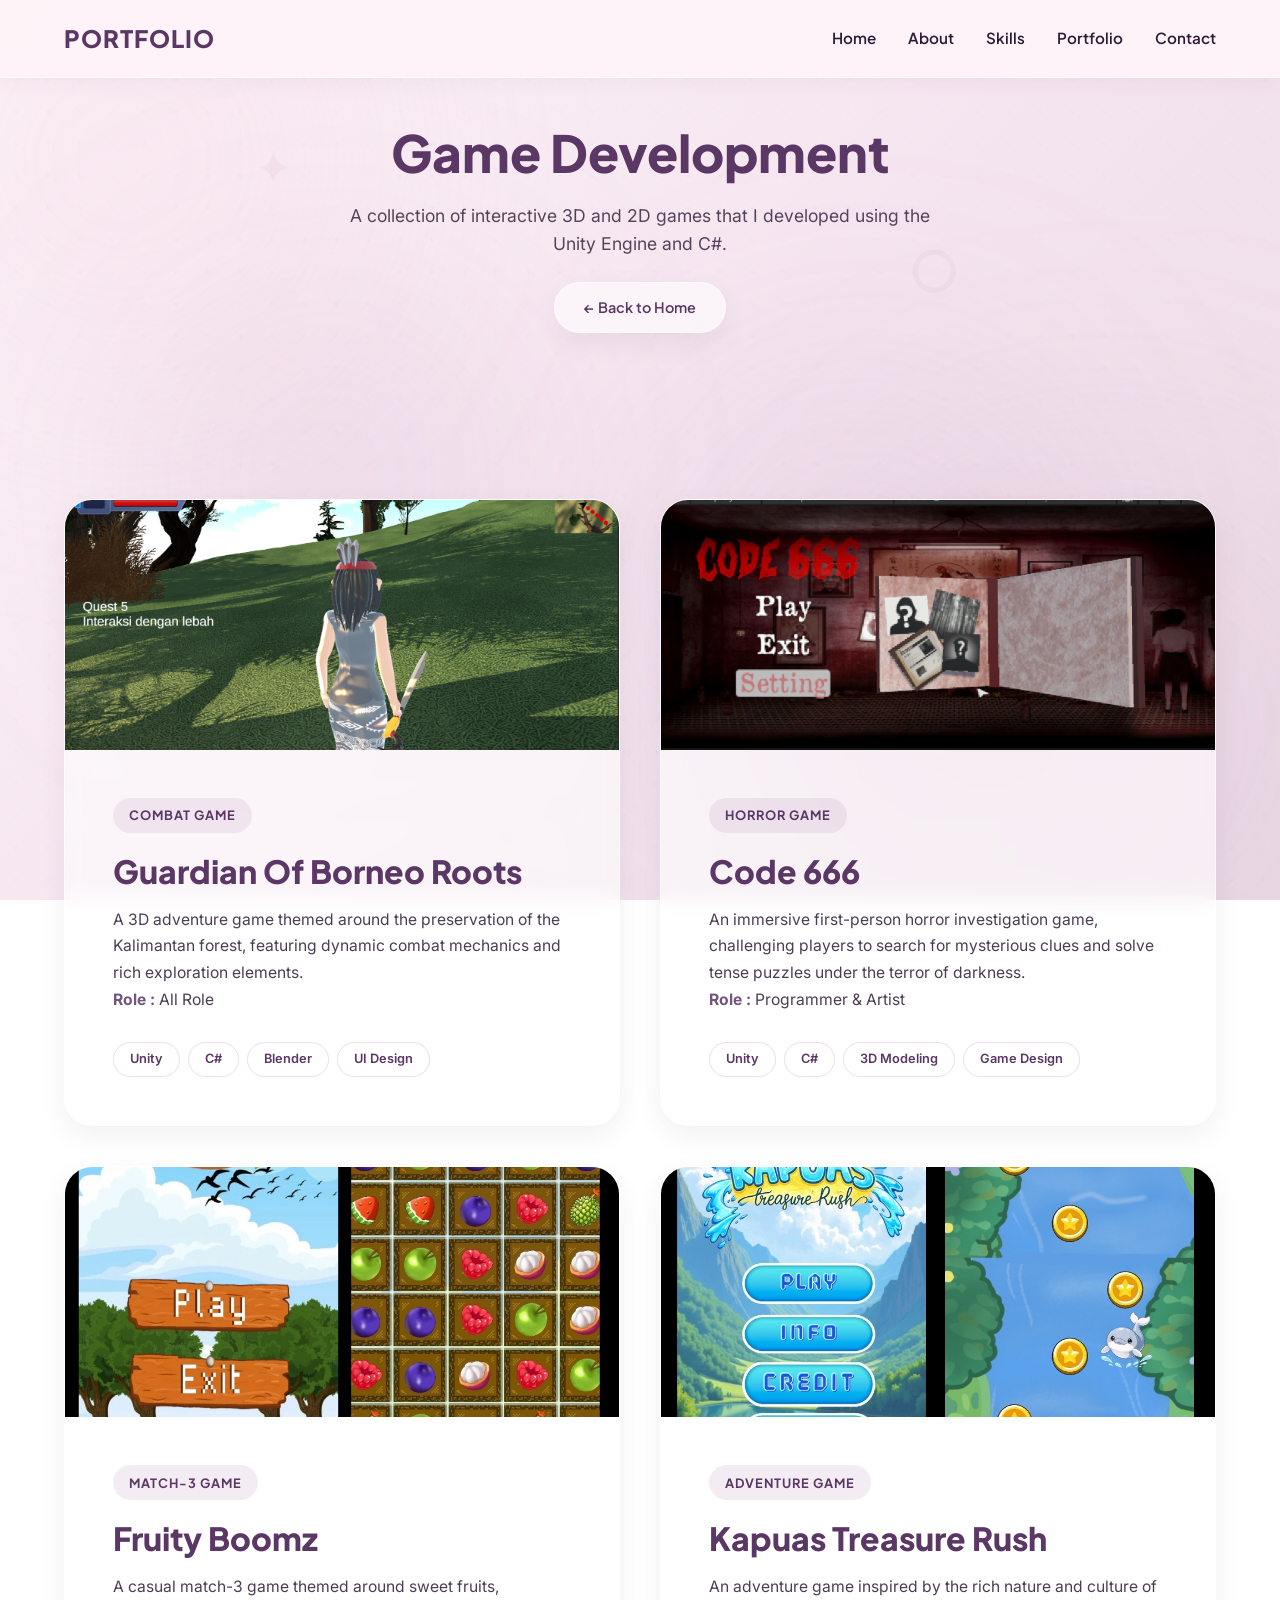
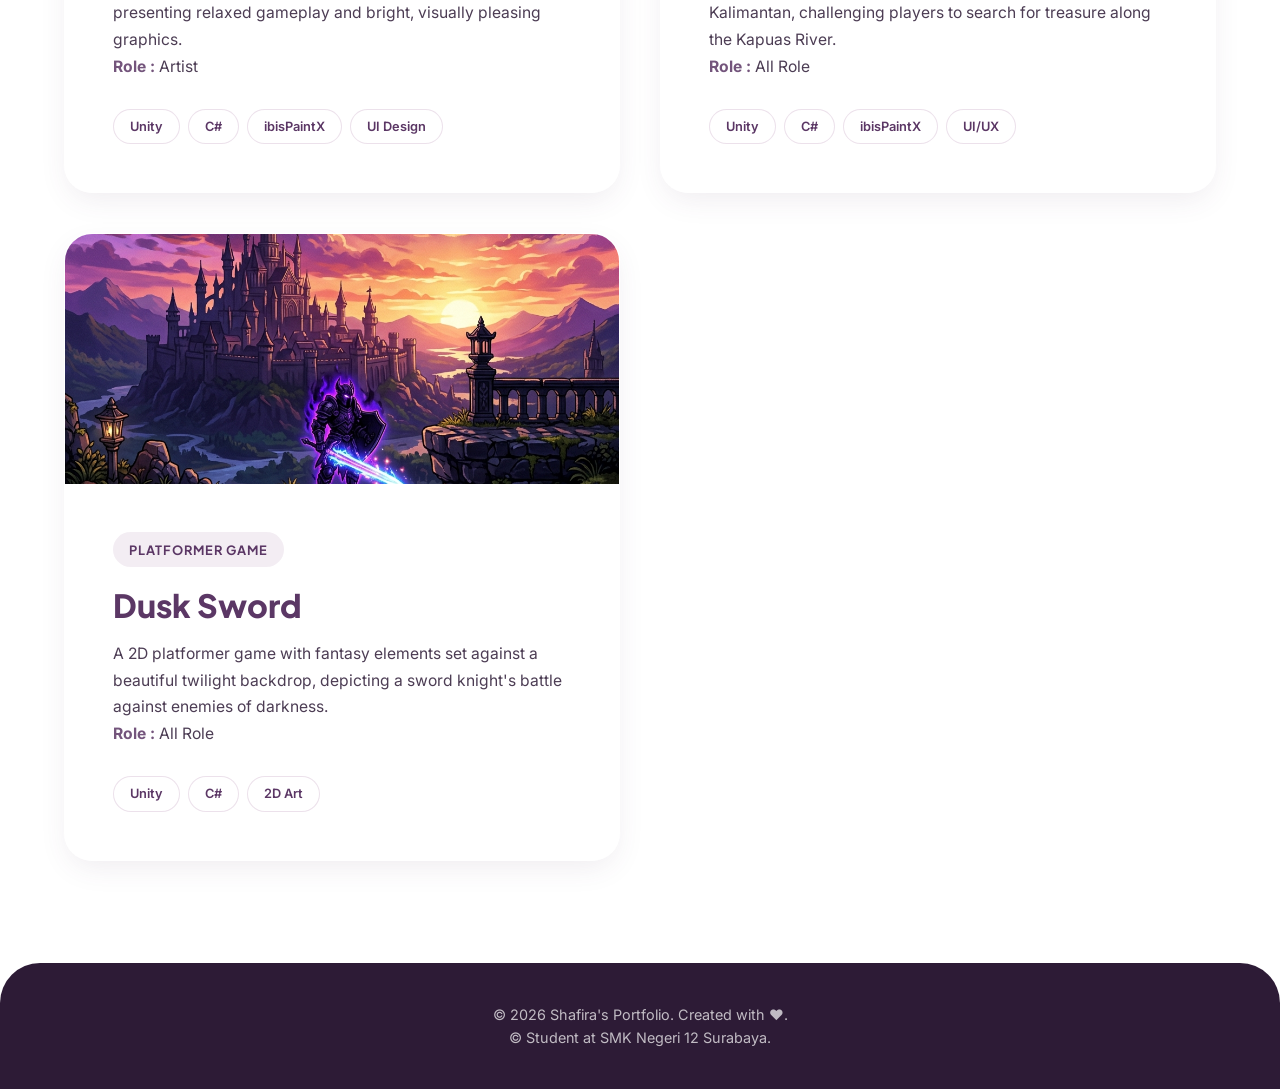
==== commit ab8d5814: "Translate entire website to formal English" ====
--- a/games.html
+++ b/games.html
@@ -1,5 +1,5 @@
 <!DOCTYPE html>
-<html lang="id">
+<html lang="en">
 <head>
   <meta charset="UTF-8" />
   <meta name="viewport" content="width=device-width, initial-scale=1.0"/>
@@ -30,10 +30,10 @@
   <!-- NAVBAR -->
   <header class="navbar">
     <div class="nav-container">
-      <h1 class="logo" onclick="window.location.href='index.html'">PORTOFOLIO</h1>
+      <h1 class="logo" onclick="window.location.href='index.html'">PORTFOLIO</h1>
       
       <!-- Hamburger Menu Button -->
-      <button class="menu-toggle" id="menuToggle" aria-label="Buka Menu">
+      <button class="menu-toggle" id="menuToggle" aria-label="Open Menu">
         <span class="bar"></span>
         <span class="bar"></span>
         <span class="bar"></span>
@@ -55,8 +55,8 @@
     <!-- HEADER SECTION -->
     <section class="portfolio-header">
       <h2>Game Development</h2>
-      <p>Kumpulan game interaktif 3D dan 2D yang saya kembangkan dengan menggunakan Unity Engine dan C#.</p>
-      <a href="index.html#portfolio" class="btn-back">&larr; Kembali ke Beranda</a>
+      <p>A collection of interactive 3D and 2D games that I developed using the Unity Engine and C#.</p>
+      <a href="index.html#portfolio" class="btn-back">&larr; Back to Home</a>
     </section>
 
     <!-- PORTFOLIO GRID -->
@@ -72,7 +72,7 @@
             <span class="project-tag">Combat Game</span>
             <h4>Guardian Of Borneo Roots</h4>
             <p>
-              Game petualangan 3D bertema pelestarian hutan Kalimantan dengan mekanik combat dinamis dan elemen eksplorasi yang kaya.<br>
+              A 3D adventure game themed around the preservation of the Kalimantan forest, featuring dynamic combat mechanics and rich exploration elements.<br>
               <strong>Role :</strong> All Role
             </p>
             <div class="project-skills">
@@ -93,7 +93,7 @@
             <span class="project-tag">Horror Game</span>
             <h4>Code 666</h4>
             <p>
-              Game investigasi horor sudut pandang pertama (First-Person) yang mendalam, menantang pemain untuk mencari petunjuk misterius dan memecahkan teka-teki menegangkan di bawah teror kegelapan.<br>
+              An immersive first-person horror investigation game, challenging players to search for mysterious clues and solve tense puzzles under the terror of darkness.<br>
               <strong>Role :</strong> Programmer & Artist
             </p>
             <div class="project-skills">
@@ -114,7 +114,7 @@
             <span class="project-tag">Match-3 Game</span>
             <h4>Fruity Boomz</h4>
             <p>
-              Game kasual bertema pencocokan buah-buahan yang manis, menghadirkan gameplay santai dan visual yang cerah nan memanjakan mata.<br>
+              A casual match-3 game themed around sweet fruits, presenting relaxed gameplay and bright, visually pleasing graphics.<br>
               <strong>Role :</strong> Artist
             </p>
             <div class="project-skills">
@@ -135,7 +135,7 @@
             <span class="project-tag">Adventure Game</span>
             <h4>Kapuas Treasure Rush</h4>
             <p>
-              Game petualangan yang terinspirasi dari kekayaan alam dan budaya Kalimantan, menantang pemain mencari harta karun di Sungai Kapuas.<br>
+              An adventure game inspired by the rich nature and culture of Kalimantan, challenging players to search for treasure along the Kapuas River.<br>
               <strong>Role :</strong> All Role
             </p>
             <div class="project-skills">
@@ -156,7 +156,7 @@
             <span class="project-tag">Platformer Game</span>
             <h4>Dusk Sword</h4>
             <p>
-              Game platformer 2D bernuansa fantasi berlatar belakang senja rupawan, menceritakan pertarungan ksatria pedang melawan musuh kegelapan.<br>
+              A 2D platformer game with fantasy elements set against a beautiful twilight backdrop, depicting a sword knight's battle against enemies of darkness.<br>
               <strong>Role :</strong> All Role
             </p>
             <div class="project-skills">
@@ -175,8 +175,8 @@
   <!-- FOOTER -->
   <footer>
     <div class="footer-content">
-      <p>&copy; 2026 Portofolio Shafira. Dibuat dengan &hearts;.</p>
-      <p>&copy; Siswi SMK Negeri 12 Surabaya.</p>
+      <p>&copy; 2026 Shafira's Portfolio. Created with &hearts;.</p>
+      <p>&copy; Student at SMK Negeri 12 Surabaya.</p>
     </div>
   </footer>
 
